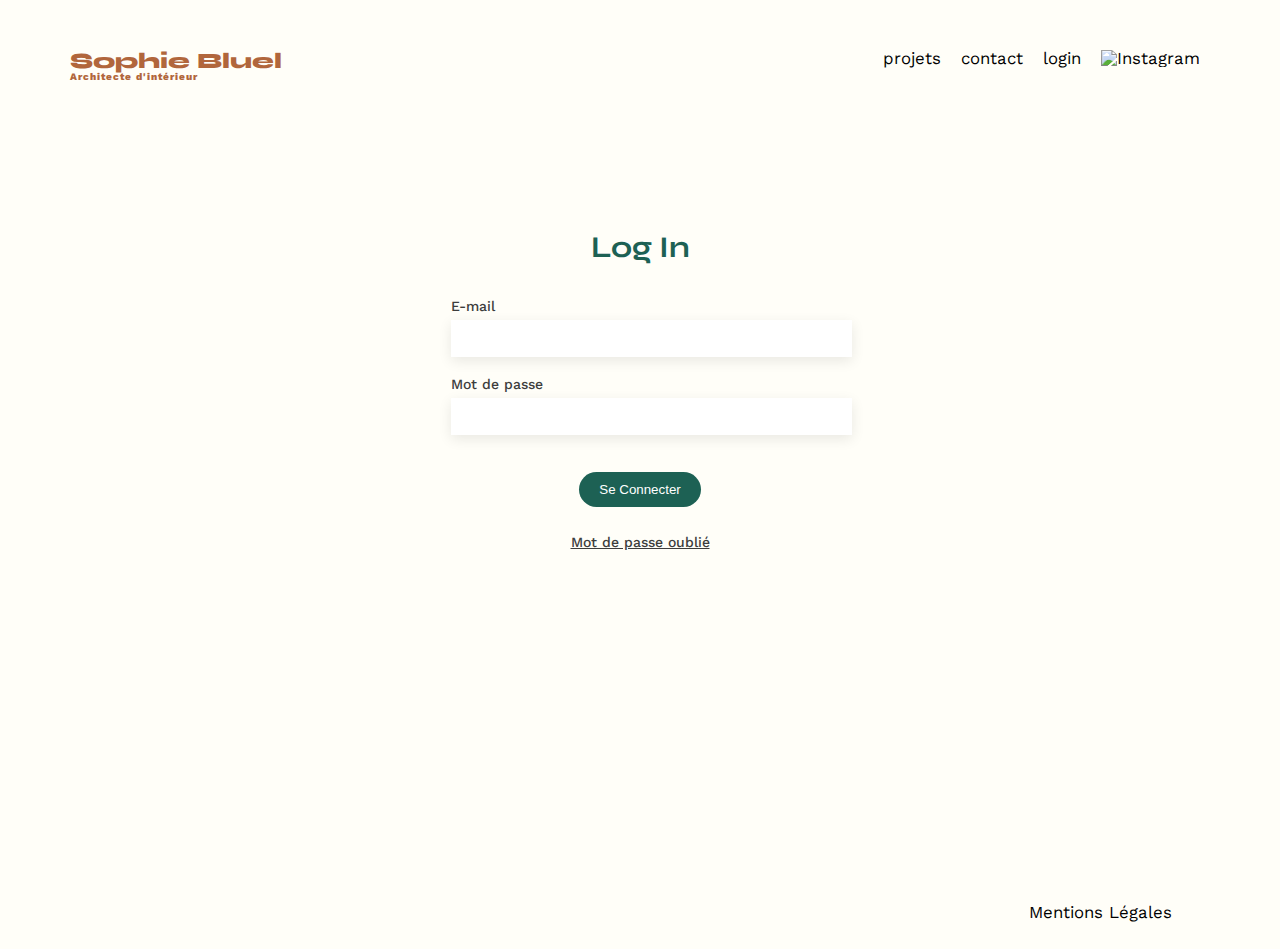
==== FrontEnd/login.html @ 126539bd "Create login.html and login.css" ====
<!DOCTYPE html>
<html lang="fr">
<head>
	<meta charset="UTF-8">
	<title>Sophie Bluel - Architecte d'intérieur - login</title>
	<meta name="viewport" content="width=device-width, initial-scale=1.0">
	<link rel="preconnect" href="https://fonts.googleapis.com">
	<link rel="preconnect" href="https://fonts.gstatic.com" crossorigin>
	<link href="https://fonts.googleapis.com/css2?family=Syne:wght@700;800&family=Work+Sans&display=swap" rel="stylesheet">
	<meta name="description" content="">
	<link rel="stylesheet" href="./assets/style.css">
    <link rel="stylesheet" href="./assets/login.css">
	<link rel="icon" href="favicon.ico" type="image/x-icon">
	<script src="./assets/variable.js"></script>
	<script type="module" src="./assets/projet.js"></script>
</head>
<body>
    <header>
	    <h1>Sophie Bluel <span>Architecte d'intérieur</span></h1>
    	<nav>
		    <ul>
		    	<li>projets</li>
	    		<li>contact</li>
    			<li>login</li>
			    <li><img src="./assets/icons/instagram.png" alt="Instagram"></li>
		    </ul>
	    </nav>
    </header>
    <main>
        <div class="container">
            <h2>Log In</h2>
            <form id="loginForm" class="login-form">
                <div class="form-group">
                    <label for="username">E-mail</label>
                    <input type="text" id="username" name="username" required>
                </div>
                <div class="form-group">
                    <label for="password">Mot de passe</label>
                    <input type="password" id="password" name="password" required>
                </div>
                <button type="submit">Se Connecter</button>
                <p>Mot de passe oublié</p>
            </form>
        </div>
    </main>
    <footer>
        <nav>
            <ul>
                <li>Mentions Légales</li>
            </ul>
        </nav>
    </footer>
</body>
</html>
---- FrontEnd/assets/style.css ----
/* http://meyerweb.com/eric/tools/css/reset/
   v2.0 | 20110126
   License: none (public domain)
*/

html, body, div, span, applet, object, iframe,
h1, h2, h3, h4, h5, h6, p, blockquote, pre,
a, abbr, acronym, address, big, cite, code,
del, dfn, em, img, ins, kbd, q, s, samp,
small, strike, strong, sub, sup, tt, var,
b, u, i, center,
dl, dt, dd, ol, ul, li,
fieldset, form, label, legend,
table, caption, tbody, tfoot, thead, tr, th, td,
article, aside, canvas, details, embed,
figure, figcaption, footer, header, hgroup,
menu, nav, output, ruby, section, summary,
time, mark, audio, video {
	margin: 0;
	padding: 0;
	border: 0;
	font-size: 100%;
	font: inherit;
	vertical-align: baseline;
}
/* HTML5 display-role reset for older browsers */
article, aside, details, figcaption, figure,
footer, header, hgroup, menu, nav, section {
	display: block;
}
body {
	line-height: 1;
}
ol, ul {
	list-style: none;
}
blockquote, q {
	quotes: none;
}
blockquote:before, blockquote:after,
q:before, q:after {
	content: '';
	content: none;
}
table {
	border-collapse: collapse;
	border-spacing: 0;
}
/** end reset css**/
body {
	max-width: 1140px;
	margin:auto;
	font-family: 'Work Sans' ;
	font-size: 14px;
	background-color: #fffef8;
}
header {
	display: flex;
	justify-content: space-between;
	margin: 50px 0
}
section {
	margin: 50px 0
}

h1{
	display: flex;
	flex-direction: column;
	font-family: 'Syne';
	font-size: 22px;
	font-weight: 800;
	color: #B1663C
}

h1 > span {
	font-family: 'Work Sans';
	font-size:10px;
	letter-spacing: 0.1em;
;
}

h2{
	font-family: 'Syne';
	font-weight: 700;
	font-size: 30px;
	color: #1D6154
}
nav ul {
	display: flex;
	align-items: center;
	list-style-type: none;

}
nav li {
	padding: 0 10px;
	font-size: 1.2em;
}

li:hover {
	color: #B1663C;
}
#introduction {
	display: flex;
	align-items: center;
}
#introduction figure {
	flex: 1
}
#introduction img {
	display: block;
	margin: auto;
	width: 80%;
}

#introduction article {
	flex: 1
}
#introduction h2 {
	margin-bottom: 1em;
}

#introduction p {
	margin-bottom: 0.5em;
}
#portfolio h2 {
	text-align: center;
	margin-bottom: 1em;
}
.Btn-Filter {
	display: flex;
	gap: 10px;
	justify-content: center;
	margin-bottom: 51px;
	margin-top: 51px;
}

.Btn-Filter button{
	border: #1D6154 1px solid;
	border-radius: 60px;
	color: #1D6154;
	font-size: 16px;
	font-weight: 700;
	background-color: white;
	padding: 10px;
	min-width: 100px;
}

.Btn-Filter button.clicked{
	color: white;
	background-color: #1D6154;
}
.gallery {
	width: 100%;
	display: grid;
	grid-template-columns: 1fr 1fr 1fr;
	grid-column-gap: 20px;
	grid-row-gap: 20px;
}

.gallery img {
	width: 100%;

}
#contact {
	width: 50%;
margin: auto;
}
#contact > * {
	text-align: center;

}
#contact h2{
	margin-bottom: 20px;
}
#contact form {
	text-align: left;
	margin-top:30px;
	display: flex;
	flex-direction: column;
}

#contact input {
	height: 50px;
	font-size: 1.2em;
	border: none;
	box-shadow: 0px 4px 14px rgba(0, 0, 0, 0.09);
}
#contact label {
	margin: 2em 0 1em 0;
}
#contact textarea {
	border: none;
	box-shadow: 0px 4px 14px rgba(0, 0, 0, 0.09);
}

input[type="submit"]{
	font-family: 'Syne';
	font-weight: 700;
	color: white;
	background-color: #1D6154;
	margin : 2em auto ;
	width: 180px;
	text-align: center;
	border-radius: 60px ;
}

footer nav ul {
	display: flex;
	justify-content: flex-end;
	margin: 2em
}
---- FrontEnd/assets/login.css ----
.container {
    margin-top: 150px;
    margin-bottom: 355px;
}

.container h2 {
    text-align: center;
    margin-bottom: 37px;
}

.login-form {
    max-width: 379px;
    margin: auto;
}

.form-group {
    margin-bottom: 20px;
}

label {
    display: block;
    font-weight: 500;
    font-size: 14px;
    margin-bottom: 7px;
    color: #3D3D3D;
}

input[type="text"],
input[type="password"] {
    width: 100%;
    padding: 10px;
    border: 1px solid transparent;
    box-shadow: 0px 4px 14px 0px #00000017;

}

button[type="submit"] {
    background-color: #1D6154;
    color: #fff;
    border: none;
    padding: 10px 20px;
    cursor: pointer;
    border-radius: 60px;
    display: block;
    margin: 37px auto 28px auto;
}

.login-form p{
    text-align: center;
    text-decoration: underline;
    color: #3D3D3D;
    font-weight: 500;
    cursor: pointer;
}
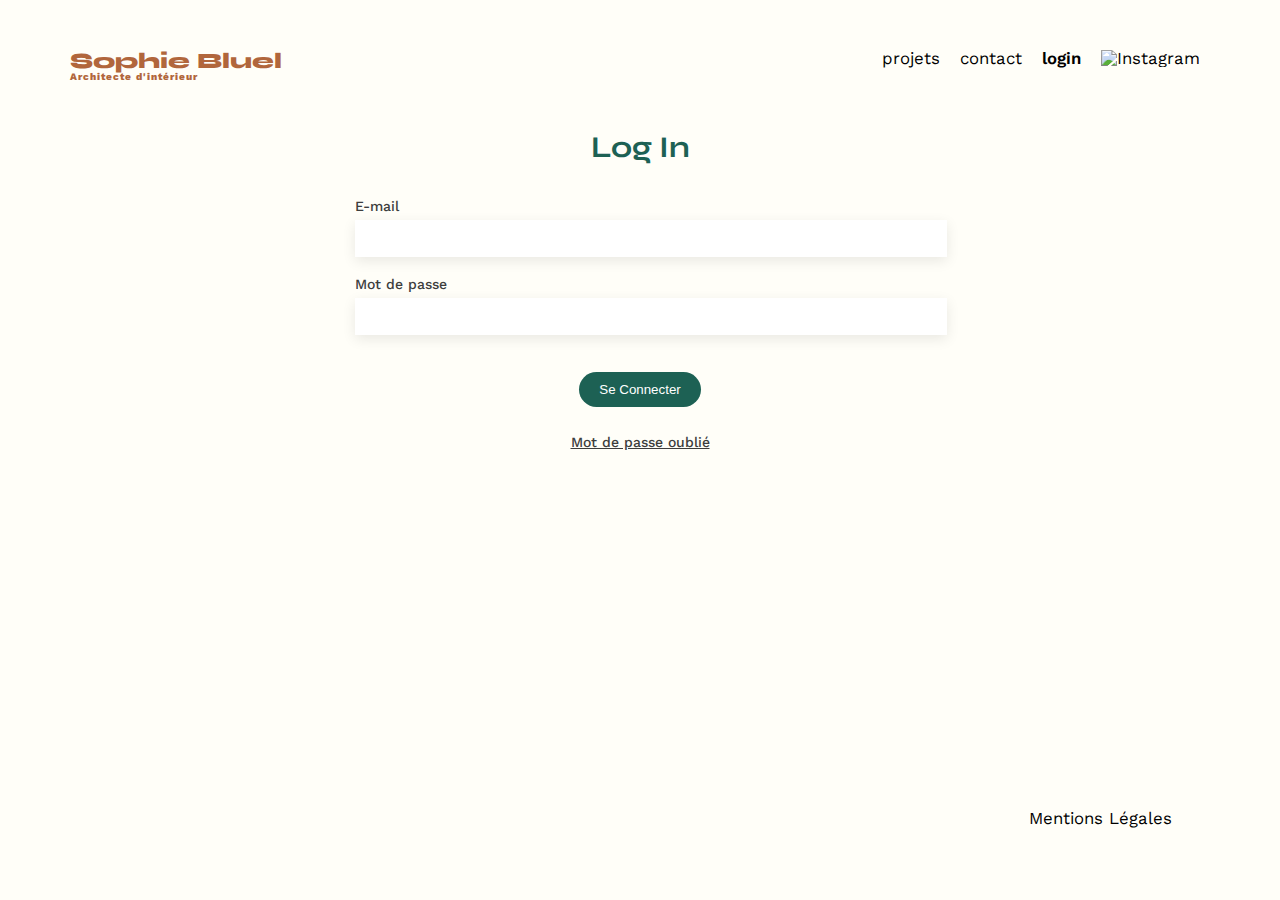
==== commit bcbb3cfd: "add header links" ====
--- a/FrontEnd/login.html
+++ b/FrontEnd/login.html
@@ -11,17 +11,16 @@
 	<link rel="stylesheet" href="./assets/style.css">
     <link rel="stylesheet" href="./assets/login.css">
 	<link rel="icon" href="favicon.ico" type="image/x-icon">
-	<script src="./assets/variable.js"></script>
-	<script type="module" src="./assets/projet.js"></script>
+	<script src="./assets/login.js"></script>
 </head>
 <body>
     <header>
 	    <h1>Sophie Bluel <span>Architecte d'intérieur</span></h1>
     	<nav>
 		    <ul>
-		    	<li>projets</li>
-	    		<li>contact</li>
-    			<li>login</li>
+		    	<li><a href="index.html">projets</li></a>
+	    		<li><a href="index.html#contact">contact</li></a>
+    			<li><a href="login.html" class="loginLink">login</li></a>
 			    <li><img src="./assets/icons/instagram.png" alt="Instagram"></li>
 		    </ul>
 	    </nav>
@@ -31,14 +30,14 @@
             <h2>Log In</h2>
             <form id="loginForm" class="login-form">
                 <div class="form-group">
-                    <label for="username">E-mail</label>
-                    <input type="text" id="username" name="username" required>
+                    <label for="e-mail">E-mail</label>
+                    <input type="text" id="email" name="email" required>
                 </div>
                 <div class="form-group">
                     <label for="password">Mot de passe</label>
                     <input type="password" id="password" name="password" required>
                 </div>
-                <button type="submit">Se Connecter</button>
+                <button type="submit" id="submitButton">Se Connecter</button>
                 <p>Mot de passe oublié</p>
             </form>
         </div>
--- a/FrontEnd/assets/style.css
+++ b/FrontEnd/assets/style.css
@@ -63,6 +63,11 @@
 	margin: 50px 0
 }
 
+a {
+	color: inherit;
+    text-decoration: none;
+}
+
 h1{
 	display: flex;
 	flex-direction: column;
@@ -140,9 +145,10 @@
 	color: #1D6154;
 	font-size: 16px;
 	font-weight: 700;
-	background-color: white;
+	background-color: #fffef8;
 	padding: 10px;
 	min-width: 100px;
+	font-family: 'Syne';
 }
 
 .Btn-Filter button.clicked{
--- a/FrontEnd/assets/login.css
+++ b/FrontEnd/assets/login.css
@@ -1,54 +1,58 @@
 .container {
-    margin-top: 150px;
-    margin-bottom: 355px;
+	display: flex;
+	height: calc(100vh - 250px);
+	flex-direction: column;
 }
 
 .container h2 {
-    text-align: center;
-    margin-bottom: 37px;
+	text-align: center;
+	margin-bottom: 37px;
 }
 
 .login-form {
-    max-width: 379px;
-    margin: auto;
+	width: 50%;
+	margin: 0 auto;
 }
 
 .form-group {
-    margin-bottom: 20px;
+	margin-bottom: 20px;
 }
 
 label {
-    display: block;
-    font-weight: 500;
-    font-size: 14px;
-    margin-bottom: 7px;
-    color: #3D3D3D;
+	display: block;
+	font-weight: 500;
+	font-size: 14px;
+	margin-bottom: 7px;
+	color: #3d3d3d;
 }
 
 input[type="text"],
 input[type="password"] {
-    width: 100%;
-    padding: 10px;
-    border: 1px solid transparent;
-    box-shadow: 0px 4px 14px 0px #00000017;
-
+	width: 100%;
+	padding: 10px;
+	border: 1px solid transparent;
+	box-shadow: 0px 4px 14px 0px #00000017;
 }
 
 button[type="submit"] {
-    background-color: #1D6154;
-    color: #fff;
-    border: none;
-    padding: 10px 20px;
-    cursor: pointer;
-    border-radius: 60px;
-    display: block;
-    margin: 37px auto 28px auto;
+	background-color: #1d6154;
+	color: #fff;
+	border: none;
+	padding: 10px 20px;
+	cursor: pointer;
+	border-radius: 60px;
+	display: block;
+	margin: 37px auto 28px auto;
 }
 
-.login-form p{
-    text-align: center;
-    text-decoration: underline;
-    color: #3D3D3D;
-    font-weight: 500;
-    cursor: pointer;
+.login-form p {
+	text-align: center;
+	text-decoration: underline;
+	color: #3d3d3d;
+	font-weight: 500;
+	cursor: pointer;
+}
+ 
+.loginLink {
+	font-weight: 600;
 }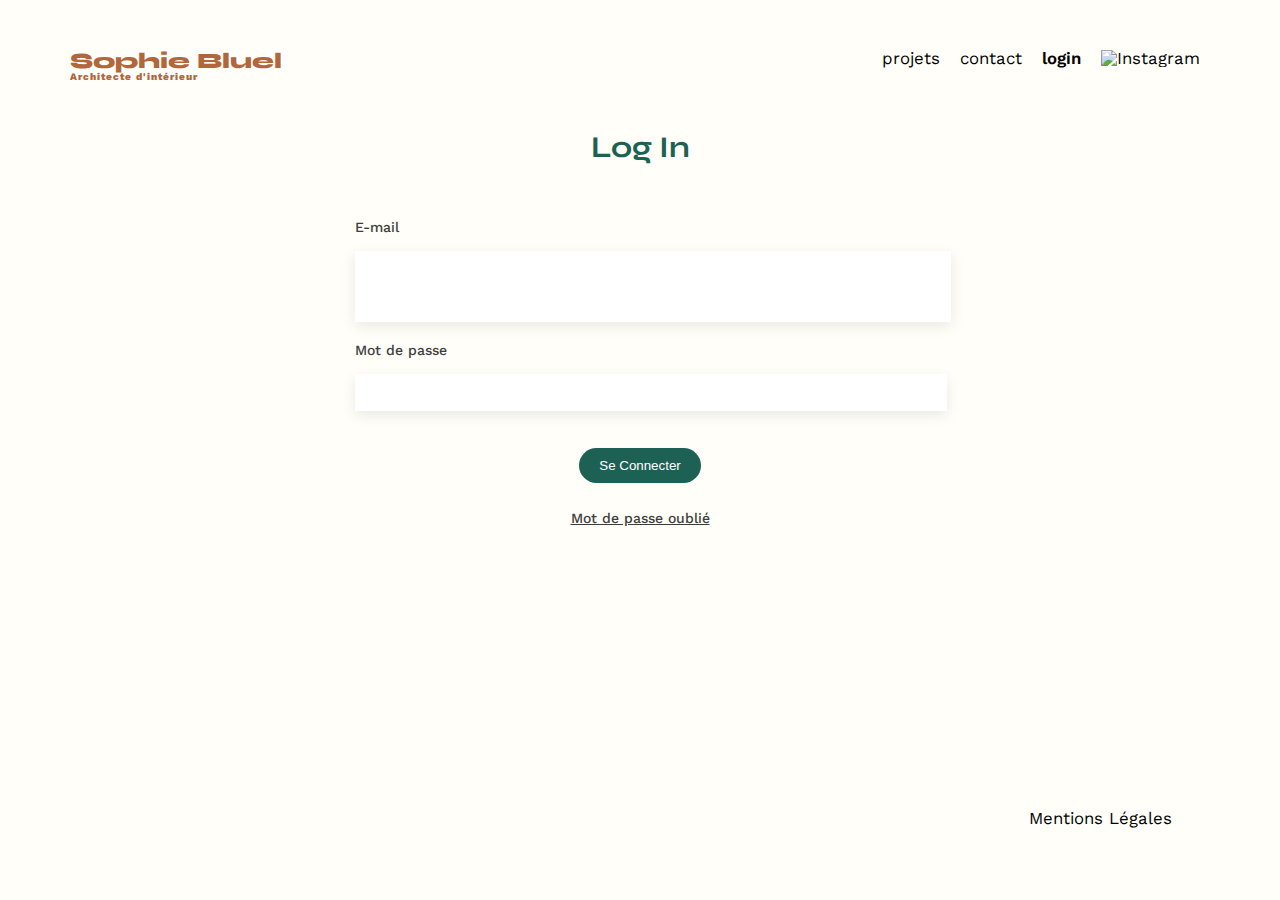
==== commit aab03f12: "in process function addWorks" ====
--- a/FrontEnd/login.html
+++ b/FrontEnd/login.html
@@ -11,7 +11,7 @@
 	<link rel="stylesheet" href="./assets/style.css">
     <link rel="stylesheet" href="./assets/login.css">
 	<link rel="icon" href="favicon.ico" type="image/x-icon">
-	<script src="./assets/login.js"></script>
+	<script type="module" src="./assets/login.js"></script>
 </head>
 <body>
     <header>
--- a/FrontEnd/assets/style.css
+++ b/FrontEnd/assets/style.css
@@ -48,16 +48,40 @@
 }
 /** end reset css**/
 body {
-	max-width: 1140px;
 	margin:auto;
 	font-family: 'Work Sans' ;
 	font-size: 14px;
 	background-color: #fffef8;
 }
-header {
+body header,
+body main,
+body footer{
+	max-width: 1140px;
+	margin: auto;
+}
+.edition-header {
+	background-color: #000;
+	height: 59px;
+	width: 100%;
+	display: none;
+	align-items: center;
+	justify-content: center;
+}
+.edition-header_content {
+	background-color: transparent;
+	border: none;
+	cursor: pointer;
+	color: white;
+	display: flex;
+	gap: 11px;
+	font-size: 16px;
+}
+
+body header {
 	display: flex;
 	justify-content: space-between;
-	margin: 50px 0
+	margin-top: 50px;
+	margin-bottom: 50px;
 }
 section {
 	margin: 50px 0
@@ -127,10 +151,45 @@
 #introduction p {
 	margin-bottom: 0.5em;
 }
+
+.title-MesProjets {
+	position: relative;
+	width: fit-content;
+	margin: auto;
+}
+
+#portfolio {
+	padding-left: 58px;
+}
+
 #portfolio h2 {
 	text-align: center;
 	margin-bottom: 1em;
 }
+
+#projectModificationButton {
+	display: none;
+	align-items: center;
+	width: fit-content;
+	background-color: transparent;
+	border: none;
+	cursor: pointer;
+	color: #000;
+	gap: 8px;
+	font-weight: 400;
+	font-family: "Work Sans", sans-serif;
+	font-size: 14px;
+	position: absolute;
+	left: calc(100% + 31px);
+	top: 50%;
+	transform: translateY(-50%);
+  }
+
+.edition-admin {
+	display: flex;
+	gap: 10px;
+}
+
 .Btn-Filter {
 	display: flex;
 	gap: 10px;
@@ -180,7 +239,7 @@
 }
 #contact form {
 	text-align: left;
-	margin-top:30px;
+	margin-top: 30px;
 	display: flex;
 	flex-direction: column;
 }
@@ -214,4 +273,215 @@
 	display: flex;
 	justify-content: flex-end;
 	margin: 2em
+}
+
+#modalProjectModification,
+#modalAddProject {
+	display: none; 
+	position: fixed; 
+	z-index: 1; 
+	left: 0;
+	top: 0;
+	width: 100%;
+	height: 100%;
+	background-color: rgba(0, 0, 0, 0.3);
+}
+
+.modal-content {
+	background-color: #fff;
+	margin: 15% auto; 
+	padding: 0 105px;
+	max-width: 420px; 
+	height: 688px; 
+	position: relative;
+	border-radius: 10px;
+    display: flex;
+    flex-direction: column;
+    align-items: center;
+}
+
+.close-modal {
+    position: absolute;
+    top: 24px;
+    right: 30px;
+    font-size: 30px;
+    display: flex;
+    justify-content: center;
+    cursor: pointer;
+}
+
+.modal-content h3 {
+	font-family: 'Work Sans';
+	font-weight: 400;
+	font-size: 26px;
+	margin-top: 60px;
+}
+
+.modal-gallery {
+	display: grid;
+	grid-template-columns: repeat(5, 78px);
+	justify-content: center;
+	margin-top: 48px;
+	gap: 6px;
+    row-gap: 25px;
+}
+
+.image-container {
+	position: relative;
+	min-width: 40px;
+	min-height: 66px;
+	width: 100%;
+	max-width: 78px;
+	max-height: 104px;
+	overflow: hidden;
+}
+
+.image-container img{
+	width: 100%;
+    height: 100%;
+    object-fit: cover;
+}
+
+.btn-delete {
+	position: absolute;
+	top: 6px;
+	right: 6px;
+	width: 17px;
+	height: 17px;
+	display: flex;
+	justify-content: center;
+	align-items: center;
+	background-color: #000;
+	border: none;
+	cursor: pointer;
+}
+
+.trash-icon {
+	color: #fff;
+	font-size: 9px;
+}
+
+.line {
+	border: solid 1px #b3b3b3;
+	width: 420px;
+	position: absolute;
+	bottom: 119px;
+}
+
+.button-addWorks {
+	border-radius: 60px;
+	background-color: #1D6154;
+	color: #fff;
+	font-size: 14px;
+	font-family: 'Syne';
+	font-weight: 700;
+	padding: 10px 49px;
+	border: transparent;
+	position: absolute;
+	bottom: 45px;
+}
+
+.back-icon {
+	position: absolute;
+    top: 26px;
+    left: 30px;
+    font-size: 24px;
+    display: flex;
+    justify-content: center;
+    cursor: pointer;
+}
+
+#addProject {
+	width: 100%;
+	margin-top: 36px;
+}
+
+.form-group {
+	display: flex;
+	flex-direction: column;
+	gap: 10px;
+	font-size: 14px;
+	font-weight: 500;
+	color: #3d3d3d;
+	margin-top: 21px;
+}
+
+.image-form-group {
+	display: flex;
+	flex-direction: column;
+	background-color: #E8F1F6;
+	height: 169px;
+	text-align: center;
+	margin-bottom: 30px;
+}
+
+.image-form-group i{
+	font-size: 66px;
+	color: #B9C5CC;
+	margin-top: 22.5px;
+}
+
+.image-form-group button{
+	border-radius: 60px;
+	padding: 10px 33px;
+	background-color: #CBD6DC;
+	margin: auto;
+	cursor: pointer;
+	border: none;
+	max-width: 173px;
+	max-height: 36px;
+	margin-top: 12px;
+	margin-bottom: 8px;
+}
+
+.image-form-group label{
+	z-index: 1;
+	color: #306685;
+	cursor: pointer;
+}
+
+.image-form-group input{
+	z-index: 0;
+	opacity: 0;
+}
+
+.image-form-group p{
+	font-size: 10px;
+	font-weight: 400;
+	color: #444444;
+}
+
+.form-group input[type="text"],
+.form-group select{
+	height: 51px;
+	box-shadow: 0px 4px 14px 0px rgba(0, 0, 0, 0.09);
+	border: none;
+	outline: none;
+	background: #fff;
+	font-size: 14px;
+	padding-left: 16px;
+	color: #444444;
+	font-weight: 400;
+}
+
+.btn-valid {
+	border-radius: 60px;
+	width: 237px;
+	padding: 10px 49px;
+	color: #fff;
+	font-size: 14px;
+	font-family: 'Syne';
+	font-weight: 700;
+	border: transparent;
+	position: absolute;
+	bottom: 55px;
+	left: 195px;
+}
+
+.btn-valid:disabled {
+	background-color: #A7A7A7;
+}
+
+.btn-valid .enabled {
+	background-color: #1D6154 !important;
 }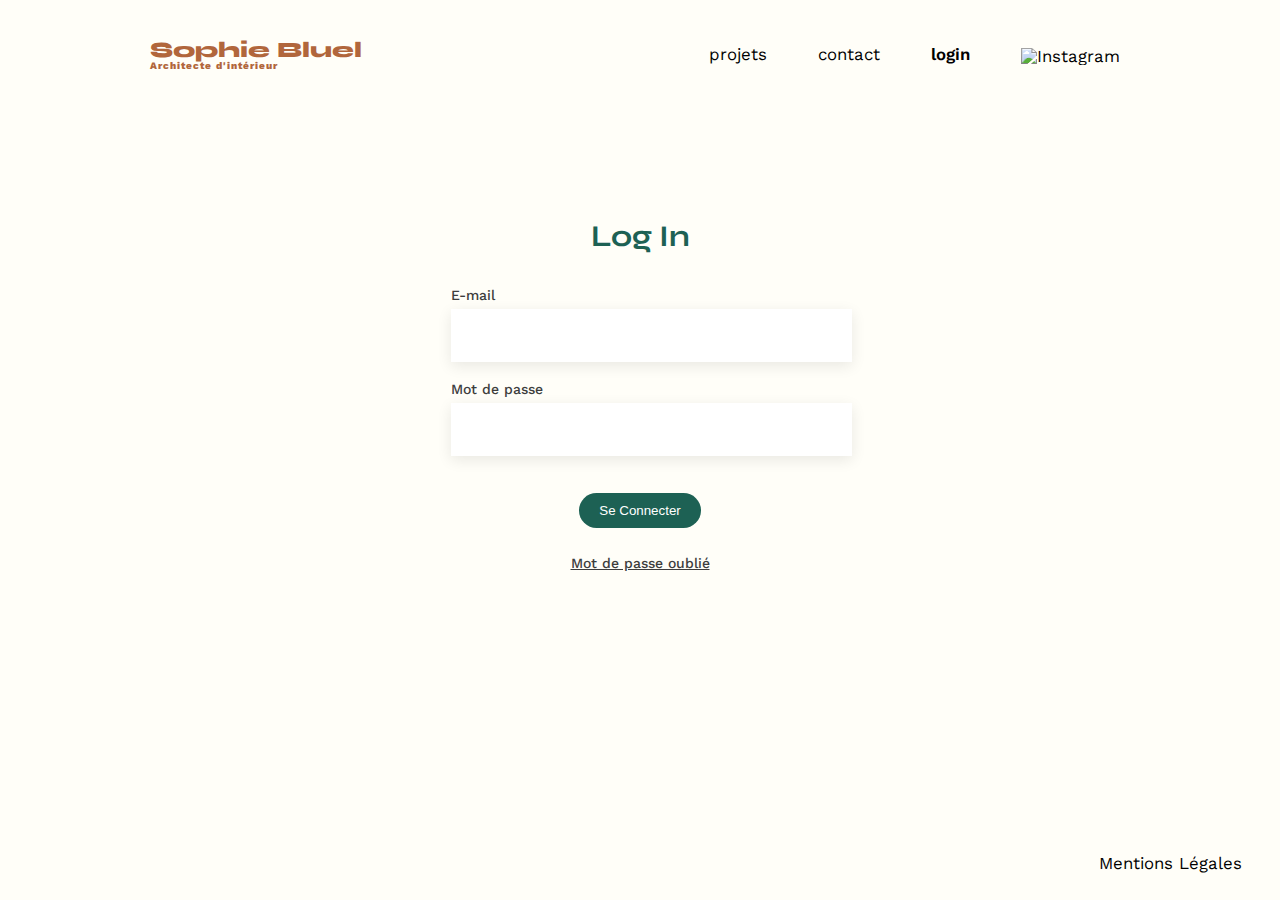
==== commit 78da3732: "clear code anc adjust css" ====
--- a/FrontEnd/login.html
+++ b/FrontEnd/login.html
@@ -1,53 +1,58 @@
 <!DOCTYPE html>
 <html lang="fr">
-<head>
-	<meta charset="UTF-8">
-	<title>Sophie Bluel - Architecte d'intérieur - login</title>
-	<meta name="viewport" content="width=device-width, initial-scale=1.0">
-	<link rel="preconnect" href="https://fonts.googleapis.com">
-	<link rel="preconnect" href="https://fonts.gstatic.com" crossorigin>
-	<link href="https://fonts.googleapis.com/css2?family=Syne:wght@700;800&family=Work+Sans&display=swap" rel="stylesheet">
-	<meta name="description" content="">
-	<link rel="stylesheet" href="./assets/style.css">
-    <link rel="stylesheet" href="./assets/login.css">
-	<link rel="icon" href="favicon.ico" type="image/x-icon">
-	<script type="module" src="./assets/login.js"></script>
-</head>
-<body>
+  <head>
+    <meta charset="UTF-8" />
+    <title>Sophie Bluel - Architecte d'intérieur - login</title>
+    <meta name="viewport" content="width=device-width, initial-scale=1.0" />
+    <link rel="preconnect" href="https://fonts.googleapis.com" />
+    <link rel="preconnect" href="https://fonts.gstatic.com" crossorigin />
+    <link
+      href="https://fonts.googleapis.com/css2?family=Syne:wght@700;800&family=Work+Sans&display=swap"
+      rel="stylesheet"
+    />
+    <meta name="description" content="" />
+    <link rel="stylesheet" href="./assets/style.css" />
+    <link rel="stylesheet" href="./assets/login.css" />
+    <link rel="icon" href="favicon.ico" type="image/x-icon" />
+    <script type="module" src="./assets/login.js"></script>
+  </head>
+  <body>
     <header>
-	    <h1>Sophie Bluel <span>Architecte d'intérieur</span></h1>
-    	<nav>
-		    <ul>
-		    	<li><a href="index.html">projets</li></a>
-	    		<li><a href="index.html#contact">contact</li></a>
-    			<li><a href="login.html" class="loginLink">login</li></a>
-			    <li><img src="./assets/icons/instagram.png" alt="Instagram"></li>
-		    </ul>
-	    </nav>
+      <h1>Sophie Bluel <span>Architecte d'intérieur</span></h1>
+      <nav>
+        <ul>
+          <li><a href="index.html">projets</a></li>
+          <li><a href="index.html#contact">contact</a></li>
+          <li><a href="login.html" class="loginLink">login</a></li>
+          <li>
+            <img src="./assets/icons/instagram.png" alt="Instagram" />
+          </li>
+        </ul>
+      </nav>
     </header>
     <main>
-        <div class="container">
-            <h2>Log In</h2>
-            <form id="loginForm" class="login-form">
-                <div class="form-group">
-                    <label for="e-mail">E-mail</label>
-                    <input type="text" id="email" name="email" required>
-                </div>
-                <div class="form-group">
-                    <label for="password">Mot de passe</label>
-                    <input type="password" id="password" name="password" required>
-                </div>
-                <button type="submit" id="submitButton">Se Connecter</button>
-                <p>Mot de passe oublié</p>
-            </form>
-        </div>
+      <div class="container">
+        <h2>Log In</h2>
+        <form id="loginForm" class="login-form">
+          <div class="login-form-group">
+            <label for="email">E-mail</label>
+            <input type="text" id="email" name="email" required />
+          </div>
+          <div class="login-form-group">
+            <label for="password">Mot de passe</label>
+            <input type="password" id="password" name="password" required />
+          </div>
+          <button type="submit" id="submitButton">Se Connecter</button>
+          <p>Mot de passe oublié</p>
+        </form>
+      </div>
     </main>
     <footer>
-        <nav>
-            <ul>
-                <li>Mentions Légales</li>
-            </ul>
-        </nav>
+      <nav>
+        <ul>
+          <li>Mentions Légales</li>
+        </ul>
+      </nav>
     </footer>
-</body>
-</html>+  </body>
+</html>
--- a/FrontEnd/assets/style.css
+++ b/FrontEnd/assets/style.css
@@ -1,487 +1,582 @@
+* {
+  scroll-behavior: smooth;
+}
+
 /* http://meyerweb.com/eric/tools/css/reset/
    v2.0 | 20110126
    License: none (public domain)
 */
 
-html, body, div, span, applet, object, iframe,
-h1, h2, h3, h4, h5, h6, p, blockquote, pre,
-a, abbr, acronym, address, big, cite, code,
-del, dfn, em, img, ins, kbd, q, s, samp,
-small, strike, strong, sub, sup, tt, var,
-b, u, i, center,
-dl, dt, dd, ol, ul, li,
-fieldset, form, label, legend,
-table, caption, tbody, tfoot, thead, tr, th, td,
-article, aside, canvas, details, embed,
-figure, figcaption, footer, header, hgroup,
-menu, nav, output, ruby, section, summary,
-time, mark, audio, video {
-	margin: 0;
-	padding: 0;
-	border: 0;
-	font-size: 100%;
-	font: inherit;
-	vertical-align: baseline;
+html,
+body,
+div,
+span,
+applet,
+object,
+iframe,
+h1,
+h2,
+h3,
+h4,
+h5,
+h6,
+p,
+blockquote,
+pre,
+a,
+abbr,
+acronym,
+address,
+big,
+cite,
+code,
+del,
+dfn,
+em,
+img,
+ins,
+kbd,
+q,
+s,
+samp,
+small,
+strike,
+strong,
+sub,
+sup,
+tt,
+var,
+b,
+u,
+i,
+center,
+dl,
+dt,
+dd,
+ol,
+ul,
+li,
+fieldset,
+form,
+label,
+legend,
+table,
+caption,
+tbody,
+tfoot,
+thead,
+tr,
+th,
+td,
+article,
+aside,
+canvas,
+details,
+embed,
+figure,
+figcaption,
+footer,
+header,
+hgroup,
+menu,
+nav,
+output,
+ruby,
+section,
+summary,
+time,
+mark,
+audio,
+video {
+  margin: 0;
+  padding: 0;
+  border: 0;
+  font-size: 100%;
+  font: inherit;
+  vertical-align: baseline;
 }
 /* HTML5 display-role reset for older browsers */
-article, aside, details, figcaption, figure,
-footer, header, hgroup, menu, nav, section {
-	display: block;
+article,
+aside,
+details,
+figcaption,
+figure,
+footer,
+header,
+hgroup,
+menu,
+nav,
+section {
+  display: block;
 }
 body {
-	line-height: 1;
-}
-ol, ul {
-	list-style: none;
-}
-blockquote, q {
-	quotes: none;
-}
-blockquote:before, blockquote:after,
-q:before, q:after {
-	content: '';
-	content: none;
+  line-height: 1;
+}
+ol,
+ul {
+  list-style: none;
+}
+blockquote,
+q {
+  quotes: none;
+}
+blockquote:before,
+blockquote:after,
+q:before,
+q:after {
+  content: "";
+  content: none;
 }
 table {
-	border-collapse: collapse;
-	border-spacing: 0;
+  border-collapse: collapse;
+  border-spacing: 0;
 }
 /** end reset css**/
 body {
-	margin:auto;
-	font-family: 'Work Sans' ;
-	font-size: 14px;
-	background-color: #fffef8;
+  margin: auto;
+  font-family: "Work Sans";
+  font-size: 14px;
+  background-color: #fffef8;
 }
 body header,
 body main,
-body footer{
-	max-width: 1140px;
-	margin: auto;
+body footer {
+  max-width: 1440px;
+  margin: auto;
+}
+body main {
+  padding: 0 245px;
 }
 .edition-header {
-	background-color: #000;
-	height: 59px;
-	width: 100%;
-	display: none;
-	align-items: center;
-	justify-content: center;
+  background-color: #000;
+  height: 59px;
+  width: 100%;
+  display: none;
+  align-items: center;
+  justify-content: center;
 }
 .edition-header_content {
-	background-color: transparent;
-	border: none;
-	cursor: pointer;
-	color: white;
-	display: flex;
-	gap: 11px;
-	font-size: 16px;
+  background-color: transparent;
+  border: none;
+  cursor: pointer;
+  color: white;
+  display: flex;
+  gap: 11px;
+  font-size: 16px;
 }
 
 body header {
-	display: flex;
-	justify-content: space-between;
-	margin-top: 50px;
-	margin-bottom: 50px;
-}
+  display: flex;
+  justify-content: space-between;
+  padding: 39px 150px 0 150px;
+}
+
 section {
-	margin: 50px 0
+  margin: 50px 0;
 }
 
 a {
-	color: inherit;
-    text-decoration: none;
-}
-
-h1{
-	display: flex;
-	flex-direction: column;
-	font-family: 'Syne';
-	font-size: 22px;
-	font-weight: 800;
-	color: #B1663C
+  color: inherit;
+  text-decoration: none;
+}
+
+h1 {
+  display: flex;
+  flex-direction: column;
+  font-family: "Syne";
+  font-size: 22px;
+  font-weight: 800;
+  color: #b1663c;
 }
 
 h1 > span {
-	font-family: 'Work Sans';
-	font-size:10px;
-	letter-spacing: 0.1em;
-;
-}
-
-h2{
-	font-family: 'Syne';
-	font-weight: 700;
-	font-size: 30px;
-	color: #1D6154
+  font-family: "Work Sans";
+  font-size: 10px;
+  letter-spacing: 0.1em;
+}
+
+h2 {
+  font-family: "Syne";
+  font-weight: 700;
+  font-size: 30px;
+  color: #1d6154;
 }
 nav ul {
-	display: flex;
-	align-items: center;
-	list-style-type: none;
-
+  display: flex;
+  align-items: center;
+  list-style-type: none;
+  gap: 31px;
+  margin-top: 5px;
 }
 nav li {
-	padding: 0 10px;
-	font-size: 1.2em;
+  padding: 0 10px;
+  font-size: 1.2em;
+}
+
+nav img {
+  height: 19px;
+  margin-top: 4px;
 }
 
 li:hover {
-	color: #B1663C;
+  color: #b1663c;
 }
 #introduction {
-	display: flex;
-	align-items: center;
+  display: flex;
+  gap: 72px;
+  align-items: center;
+  padding: 89px 0;
 }
 #introduction figure {
-	flex: 1
+  flex: 1;
 }
 #introduction img {
-	display: block;
-	margin: auto;
-	width: 80%;
+  display: block;
+  margin: auto;
+  width: 474px;
 }
 
 #introduction article {
-	flex: 1
+  flex: 1;
 }
 #introduction h2 {
-	margin-bottom: 1em;
+  margin-bottom: 1em;
 }
 
 #introduction p {
-	margin-bottom: 0.5em;
+  margin-bottom: 0.5em;
 }
 
 .title-MesProjets {
-	position: relative;
-	width: fit-content;
-	margin: auto;
-}
-
-#portfolio {
-	padding-left: 58px;
+  position: relative;
+  width: fit-content;
+  margin: auto;
 }
 
 #portfolio h2 {
-	text-align: center;
-	margin-bottom: 1em;
+  text-align: center;
+  margin-bottom: 1em;
 }
 
 #projectModificationButton {
-	display: none;
-	align-items: center;
-	width: fit-content;
-	background-color: transparent;
-	border: none;
-	cursor: pointer;
-	color: #000;
-	gap: 8px;
-	font-weight: 400;
-	font-family: "Work Sans", sans-serif;
-	font-size: 14px;
-	position: absolute;
-	left: calc(100% + 31px);
-	top: 50%;
-	transform: translateY(-50%);
-  }
+  display: none;
+  align-items: center;
+  width: fit-content;
+  background-color: transparent;
+  border: none;
+  cursor: pointer;
+  color: #000;
+  gap: 8px;
+  font-weight: 400;
+  font-family: "Work Sans", sans-serif;
+  font-size: 14px;
+  position: absolute;
+  left: calc(100% + 31px);
+  top: 50%;
+  transform: translateY(-50%);
+}
 
 .edition-admin {
-	display: flex;
-	gap: 10px;
+  display: flex;
+  gap: 10px;
 }
 
 .Btn-Filter {
-	display: flex;
-	gap: 10px;
-	justify-content: center;
-	margin-bottom: 51px;
-	margin-top: 51px;
-}
-
-.Btn-Filter button{
-	border: #1D6154 1px solid;
-	border-radius: 60px;
-	color: #1D6154;
-	font-size: 16px;
-	font-weight: 700;
-	background-color: #fffef8;
-	padding: 10px;
-	min-width: 100px;
-	font-family: 'Syne';
-}
-
-.Btn-Filter button.clicked{
-	color: white;
-	background-color: #1D6154;
+  display: flex;
+  gap: 10px;
+  justify-content: center;
+  margin-bottom: 51px;
+  margin-top: 51px;
+}
+
+.Btn-Filter button {
+  border: #1d6154 1px solid;
+  border-radius: 60px;
+  color: #1d6154;
+  font-size: 16px;
+  font-weight: 700;
+  background-color: #fffef8;
+  padding: 10px;
+  min-width: 100px;
+  font-family: "Syne";
+}
+
+.Btn-Filter button.clicked {
+  color: white;
+  background-color: #1d6154;
 }
 .gallery {
-	width: 100%;
-	display: grid;
-	grid-template-columns: 1fr 1fr 1fr;
-	grid-column-gap: 20px;
-	grid-row-gap: 20px;
+  width: 100%;
+  display: grid;
+  grid-template-columns: 1fr 1fr 1fr;
+  grid-column-gap: 20px;
+  grid-row-gap: 20px;
 }
 
 .gallery img {
-	width: 100%;
-
+  width: 100%;
 }
 #contact {
-	width: 50%;
-margin: auto;
+  width: 50%;
+  margin: auto;
 }
 #contact > * {
-	text-align: center;
-
-}
-#contact h2{
-	margin-bottom: 20px;
+  text-align: center;
+}
+#contact h2 {
+  margin-bottom: 20px;
 }
 #contact form {
-	text-align: left;
-	margin-top: 30px;
-	display: flex;
-	flex-direction: column;
+  text-align: left;
+  margin-top: 30px;
+  display: flex;
+  flex-direction: column;
 }
 
 #contact input {
-	height: 50px;
-	font-size: 1.2em;
-	border: none;
-	box-shadow: 0px 4px 14px rgba(0, 0, 0, 0.09);
+  height: 50px;
+  font-size: 1.2em;
+  border: none;
+  box-shadow: 0px 4px 14px rgba(0, 0, 0, 0.09);
 }
 #contact label {
-	margin: 2em 0 1em 0;
+  margin: 2em 0 1em 0;
 }
 #contact textarea {
-	border: none;
-	box-shadow: 0px 4px 14px rgba(0, 0, 0, 0.09);
-}
-
-input[type="submit"]{
-	font-family: 'Syne';
-	font-weight: 700;
-	color: white;
-	background-color: #1D6154;
-	margin : 2em auto ;
-	width: 180px;
-	text-align: center;
-	border-radius: 60px ;
+  border: none;
+  box-shadow: 0px 4px 14px rgba(0, 0, 0, 0.09);
+}
+
+input[type="submit"] {
+  font-family: "Syne";
+  font-weight: 700;
+  color: white;
+  background-color: #1d6154;
+  margin: 2em auto;
+  width: 180px;
+  text-align: center;
+  border-radius: 60px;
 }
 
 footer nav ul {
-	display: flex;
-	justify-content: flex-end;
-	margin: 2em
+  display: flex;
+  justify-content: flex-end;
+  margin: 2em;
 }
 
 #modalProjectModification,
 #modalAddProject {
-	display: none; 
-	position: fixed; 
-	z-index: 1; 
-	left: 0;
-	top: 0;
-	width: 100%;
-	height: 100%;
-	background-color: rgba(0, 0, 0, 0.3);
+  display: none;
+  position: fixed;
+  z-index: 1;
+  left: 0;
+  top: 0;
+  width: 100%;
+  height: 100%;
+  background-color: rgba(0, 0, 0, 0.3);
 }
 
 .modal-content {
-	background-color: #fff;
-	margin: 15% auto; 
-	padding: 0 105px;
-	max-width: 420px; 
-	height: 688px; 
-	position: relative;
-	border-radius: 10px;
-    display: flex;
-    flex-direction: column;
-    align-items: center;
-}
-
-.close-modal {
-    position: absolute;
-    top: 24px;
-    right: 30px;
-    font-size: 30px;
-    display: flex;
-    justify-content: center;
-    cursor: pointer;
+  background-color: #fff;
+  margin: 15% auto;
+  padding: 0 105px;
+  max-width: 420px;
+  height: 688px;
+  position: relative;
+  border-radius: 10px;
+  display: flex;
+  flex-direction: column;
+  align-items: center;
+}
+
+.close-modal,
+.close-modal2 {
+  position: absolute;
+  top: 24px;
+  right: 30px;
+  font-size: 30px;
+  display: flex;
+  justify-content: center;
+  cursor: pointer;
 }
 
 .modal-content h3 {
-	font-family: 'Work Sans';
-	font-weight: 400;
-	font-size: 26px;
-	margin-top: 60px;
+  font-family: "Work Sans";
+  font-weight: 400;
+  font-size: 26px;
+  margin-top: 60px;
 }
 
 .modal-gallery {
-	display: grid;
-	grid-template-columns: repeat(5, 78px);
-	justify-content: center;
-	margin-top: 48px;
-	gap: 6px;
-    row-gap: 25px;
+  display: grid;
+  grid-template-columns: repeat(5, 78px);
+  justify-content: center;
+  margin-top: 48px;
+  gap: 6px;
+  row-gap: 25px;
 }
 
 .image-container {
-	position: relative;
-	min-width: 40px;
-	min-height: 66px;
-	width: 100%;
-	max-width: 78px;
-	max-height: 104px;
-	overflow: hidden;
-}
-
-.image-container img{
-	width: 100%;
-    height: 100%;
-    object-fit: cover;
+  position: relative;
+  min-width: 40px;
+  min-height: 66px;
+  width: 100%;
+  max-width: 78px;
+  max-height: 104px;
+  overflow: hidden;
+}
+
+.image-container img {
+  width: 100%;
+  height: 100%;
+  object-fit: cover;
 }
 
 .btn-delete {
-	position: absolute;
-	top: 6px;
-	right: 6px;
-	width: 17px;
-	height: 17px;
-	display: flex;
-	justify-content: center;
-	align-items: center;
-	background-color: #000;
-	border: none;
-	cursor: pointer;
+  position: absolute;
+  top: 6px;
+  right: 6px;
+  width: 17px;
+  height: 17px;
+  display: flex;
+  justify-content: center;
+  align-items: center;
+  background-color: #000;
+  border: none;
+  cursor: pointer;
 }
 
 .trash-icon {
-	color: #fff;
-	font-size: 9px;
+  color: #fff;
+  font-size: 9px;
 }
 
 .line {
-	border: solid 1px #b3b3b3;
-	width: 420px;
-	position: absolute;
-	bottom: 119px;
+  border: solid 1px #b3b3b3;
+  width: 420px;
+  position: absolute;
+  bottom: 119px;
 }
 
 .button-addWorks {
-	border-radius: 60px;
-	background-color: #1D6154;
-	color: #fff;
-	font-size: 14px;
-	font-family: 'Syne';
-	font-weight: 700;
-	padding: 10px 49px;
-	border: transparent;
-	position: absolute;
-	bottom: 45px;
+  border-radius: 60px;
+  background-color: #1d6154;
+  color: #fff;
+  font-size: 14px;
+  font-family: "Syne";
+  font-weight: 700;
+  padding: 10px 49px;
+  border: transparent;
+  position: absolute;
+  bottom: 45px;
 }
 
 .back-icon {
-	position: absolute;
-    top: 26px;
-    left: 30px;
-    font-size: 24px;
-    display: flex;
-    justify-content: center;
-    cursor: pointer;
+  position: absolute;
+  top: 26px;
+  left: 30px;
+  font-size: 24px;
+  display: flex;
+  justify-content: center;
+  cursor: pointer;
 }
 
 #addProject {
-	width: 100%;
-	margin-top: 36px;
+  width: 100%;
+  margin-top: 36px;
 }
 
 .form-group {
-	display: flex;
-	flex-direction: column;
-	gap: 10px;
-	font-size: 14px;
-	font-weight: 500;
-	color: #3d3d3d;
-	margin-top: 21px;
+  display: flex;
+  flex-direction: column;
+  gap: 10px;
+  font-size: 14px;
+  font-weight: 500;
+  color: #3d3d3d;
+  margin-top: 21px;
 }
 
 .image-form-group {
-	display: flex;
-	flex-direction: column;
-	background-color: #E8F1F6;
-	height: 169px;
-	text-align: center;
-	margin-bottom: 30px;
-}
-
-.image-form-group i{
-	font-size: 66px;
-	color: #B9C5CC;
-	margin-top: 22.5px;
-}
-
-.image-form-group button{
-	border-radius: 60px;
-	padding: 10px 33px;
-	background-color: #CBD6DC;
-	margin: auto;
-	cursor: pointer;
-	border: none;
-	max-width: 173px;
-	max-height: 36px;
-	margin-top: 12px;
-	margin-bottom: 8px;
-}
-
-.image-form-group label{
-	z-index: 1;
-	color: #306685;
-	cursor: pointer;
-}
-
-.image-form-group input{
-	z-index: 0;
-	opacity: 0;
-}
-
-.image-form-group p{
-	font-size: 10px;
-	font-weight: 400;
-	color: #444444;
+  display: flex;
+  flex-direction: column;
+  background-color: #e8f1f6;
+  height: 169px;
+  text-align: center;
+  margin-bottom: 30px;
+}
+
+.image-afficher i {
+  font-size: 66px;
+  color: #b9c5cc;
+  margin-top: 22.5px;
+}
+
+.image-afficher img {
+  height: 100%;
+  max-height: 169px;
+}
+
+.upload-file-trigger {
+  border-radius: 60px;
+  padding: 10px 33px;
+  background-color: #cbd6dc;
+  margin: auto;
+  cursor: pointer;
+  border: none;
+  max-width: 173px;
+  max-height: 36px;
+  margin-top: 12px;
+  margin-bottom: 8px;
+}
+
+.upload-file-trigger label {
+  color: #306685;
+  cursor: pointer;
+}
+
+.upload-file-trigger input {
+  position: absolute;
+  z-index: 0;
+  opacity: 0;
+}
+
+.image-form-group p {
+  font-size: 10px;
+  font-weight: 400;
+  color: #444444;
 }
 
 .form-group input[type="text"],
-.form-group select{
-	height: 51px;
-	box-shadow: 0px 4px 14px 0px rgba(0, 0, 0, 0.09);
-	border: none;
-	outline: none;
-	background: #fff;
-	font-size: 14px;
-	padding-left: 16px;
-	color: #444444;
-	font-weight: 400;
+.form-group select {
+  height: 51px;
+  box-shadow: 0px 4px 14px 0px rgba(0, 0, 0, 0.09);
+  border: none;
+  outline: none;
+  background: #fff;
+  font-size: 14px;
+  padding-left: 16px;
+  color: #444444;
+  font-weight: 400;
 }
 
 .btn-valid {
-	border-radius: 60px;
-	width: 237px;
-	padding: 10px 49px;
-	color: #fff;
-	font-size: 14px;
-	font-family: 'Syne';
-	font-weight: 700;
-	border: transparent;
-	position: absolute;
-	bottom: 55px;
-	left: 195px;
+  border-radius: 60px;
+  width: 237px;
+  padding: 10px 49px;
+  color: #fff;
+  font-size: 14px;
+  font-family: "Syne";
+  font-weight: 700;
+  border: transparent;
+  position: absolute;
+  bottom: 55px;
+  left: 195px;
 }
 
 .btn-valid:disabled {
-	background-color: #A7A7A7;
-}
-
-.btn-valid .enabled {
-	background-color: #1D6154 !important;
-}+  background-color: #a7a7a7;
+}
+
+.enabled {
+  background-color: #1d6154 !important;
+}
--- a/FrontEnd/assets/login.css
+++ b/FrontEnd/assets/login.css
@@ -1,58 +1,60 @@
 .container {
-	display: flex;
-	height: calc(100vh - 250px);
-	flex-direction: column;
+  display: flex;
+  height: calc(100vh - 294px);
+  flex-direction: column;
+  margin-top: 150px;
 }
 
 .container h2 {
-	text-align: center;
-	margin-bottom: 37px;
+  text-align: center;
+  margin-bottom: 37px;
 }
 
 .login-form {
-	width: 50%;
-	margin: 0 auto;
+  width: 379px;
+  margin: 0 auto;
 }
 
-.form-group {
-	margin-bottom: 20px;
+.login-form-group {
+  margin-bottom: 20px;
 }
 
 label {
-	display: block;
-	font-weight: 500;
-	font-size: 14px;
-	margin-bottom: 7px;
-	color: #3d3d3d;
+  display: block;
+  font-weight: 500;
+  font-size: 14px;
+  margin-bottom: 7px;
+  color: #3d3d3d;
 }
 
 input[type="text"],
 input[type="password"] {
-	width: 100%;
-	padding: 10px;
-	border: 1px solid transparent;
-	box-shadow: 0px 4px 14px 0px #00000017;
+  width: 100%;
+  height: 31px;
+  padding: 10px;
+  border: 1px solid transparent;
+  box-shadow: 0px 4px 14px 0px #00000017;
 }
 
 button[type="submit"] {
-	background-color: #1d6154;
-	color: #fff;
-	border: none;
-	padding: 10px 20px;
-	cursor: pointer;
-	border-radius: 60px;
-	display: block;
-	margin: 37px auto 28px auto;
+  background-color: #1d6154;
+  color: #fff;
+  border: none;
+  padding: 10px 20px;
+  cursor: pointer;
+  border-radius: 60px;
+  display: block;
+  margin: 37px auto 28px auto;
 }
 
 .login-form p {
-	text-align: center;
-	text-decoration: underline;
-	color: #3d3d3d;
-	font-weight: 500;
-	cursor: pointer;
+  text-align: center;
+  text-decoration: underline;
+  color: #3d3d3d;
+  font-weight: 500;
+  cursor: pointer;
 }
- 
+
 .loginLink {
-	font-weight: 600;
-}+  font-weight: 600;
+}
